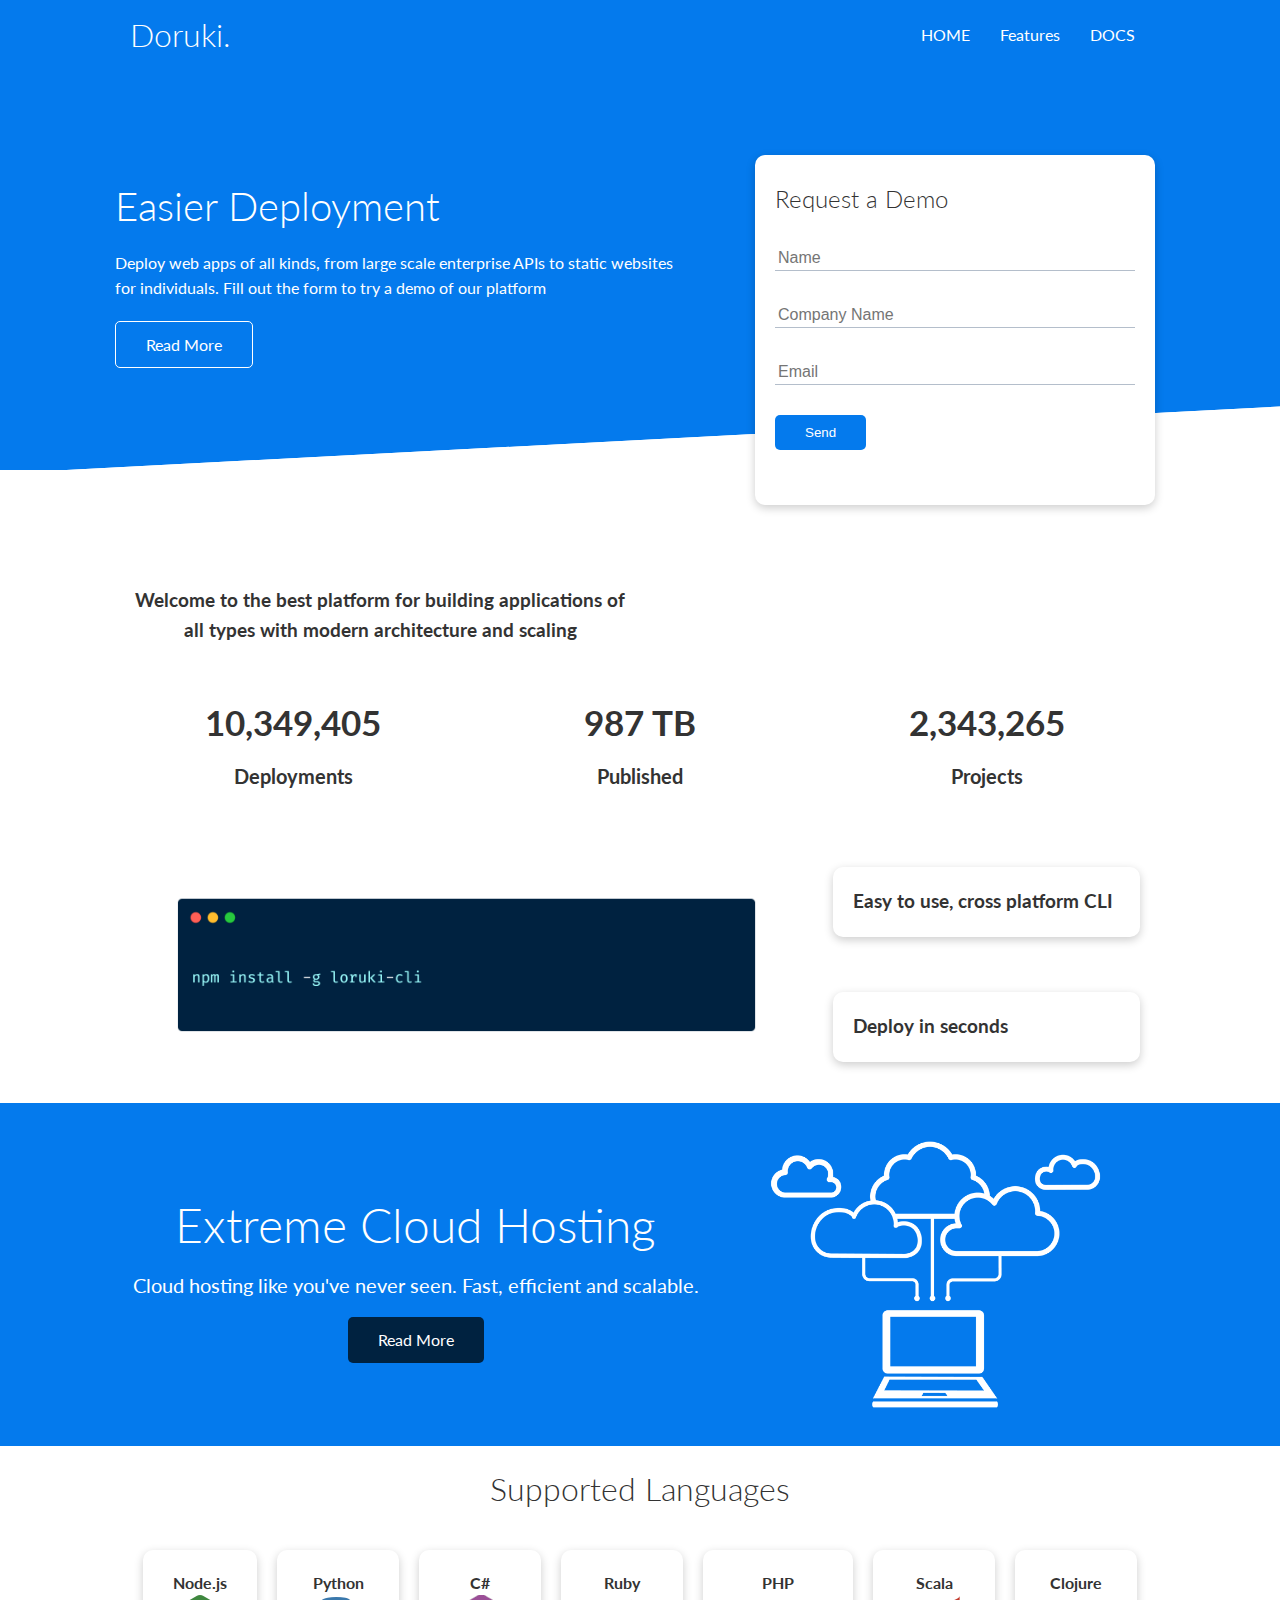
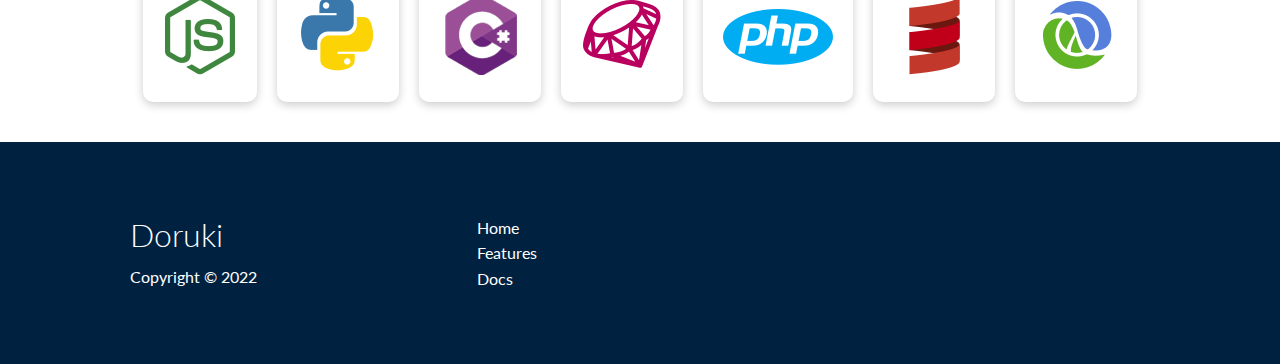
==== index.html @ 59149959 "index page completed" ====
<!DOCTYPE html>
<html lang="en">

<head>
    <meta charset="UTF-8">
    <meta http-equiv="X-UA-Compatible" content="IE=edge">
    <meta name="viewport" content="width=device-width, initial-scale=1.0">
    <link rel="stylesheet" href="css/style.css">
    <link rel="stylesheet" href="css/utilities.css">
    <link rel="stylesheet" href="https://cdnjs.cloudflare.com/ajax/libs/font-awesome/6.2.0/css/all.min.css"
        integrity="sha512-xh6O/CkQoPOWDdYTDqeRdPCVd1SpvCA9XXcUnZS2FmJNp1coAFzvtCN9BmamE+4aHK8yyUHUSCcJHgXloTyT2A=="
        crossorigin="anonymous" referrerpolicy="no-referrer" />
    <title>Doruki | Cloud Hosting For Everyone</title>
</head>

<body>

    <!-- NavBar -->
    <div class="navbar">

        <div class="container flex">

            <h1 class="logo">Doruki.</h1>

            <nav>
                <ul>
                    <li><a href="index.html">HOME</a></li>
                    <li><a href="features.html">Features</a></li>
                    <li><a href="docs.html">DOCS</a></li>
                </ul>
            </nav>
        </div>

    </div>

    <section class="showcase">
        <div class="container grid">

            <div class="showcase-text">
                <h1> Easier Deployment</h1>
                <p>
                    Deploy web apps of all kinds, from large scale enterprise APIs to static websites for individuals.
                    Fill out the form to try a demo of our platform
                </p>
                <a href="features.html" class="btn btn-outline">Read More</a>
            </div>

            <div class="showcase-form card">
                <h2>Request a Demo</h2>
                <form>
                    <div class="form-control">
                        <input type="text" name="name" placeholder="Name" required>
                    </div>

                    <div class="form-control">
                        <input type="text" name="company" placeholder="Company Name" required>
                    </div>

                    <div class="form-control">
                        <input type="email" name="email" placeholder="Email" required>
                    </div>
                    <input type="submit" value="Send" class="btn btn-primary">
                </form>
            </div>

        </div>
    </section>

    <section class="stats">
        <div class="container">

            <h3 class="stats-heading text-center my-1">
                Welcome to the best platform for building applications of all types with modern architecture and scaling
            </h3>

            <div class="grid grid-3 text-center my-4">

                <div>
                    <i class="fas fa-server fa-3x"></i>
                    <h3>10,349,405</h3>
                    <p class="text-secondary">Deployments</p>
                </div>
                <div>
                    <i class="fas fa-upload fa-3x"></i>
                    <h3>987 TB</h3>
                    <p class="text-secondary">Published</p>
                </div>
                <div>
                    <i class="fas fa-project-diagram fa-3x"></i>
                    <h3>2,343,265</h3>
                    <p class="text-secondary">Projects</p>
                </div>

            </div>


        </div>
    </section>

    <!-- CLI -->
    <section class="cli">
        <div class="container grid">
            <img src="images/cli.png" alt="">
            <div class="card">
                <h3>Easy to use, cross platform CLI</h3>
            </div>

            <div class="card">
                <h3>Deploy in seconds</h3>
            </div>
        </div>
    </section>

    <!-- Cloud -->

    <section class="cloud bg-primary my-2 py-2">
        <div class="container grid">
            <div class="text-center">
                <h2 class="lg">Extreme Cloud Hosting</h2>
                <p class="lead my-1">
                    Cloud hosting like you've never seen.
                    Fast, efficient and scalable.
                </p>
                <a href="features.html" class="btn btn-dark">Read More</a>
            </div>

            <img src="images/cloud.png" alt="">
        </div>

    </section>


    <!-- Languages -->

    <section class="languages">
        <h2 class="md text-center my-2">
            Supported Languages
        </h2>

        <div class="container flex">
            <div class="card">
                <h4>Node.js</h4>
                <img src="images/logos/node.png" alt="">
            </div>
            <div class="card">
                <h4>Python</h4>
                <img src="images/logos/python.png" alt="">
            </div>
            <div class="card">
                <h4>C#</h4>
                <img src="images/logos/csharp.png" alt="">
            </div>
            <div class="card">
                <h4>Ruby</h4>
                <img src="images/logos/ruby.png" alt="">
            </div>
            <div class="card">
                <h4>PHP</h4>
                <img src="images/logos/php.png" alt="">
            </div>
            <div class="card">
                <h4>Scala</h4>
                <img src="images/logos/scala.png" alt="">
            </div>
            <div class="card">
                <h4>Clojure</h4>
                <img src="images/logos/clojure.png" alt="">
            </div>
        </div>
    </section>

    <!-- Footer -->

    <footer class="footer bg-dark py-5">
        <div class="container grid grid-3">
            <div>
                <h1>Doruki</h1>
                <p>Copyright &copy; 2022</p>
            </div>

            <nav>
                <ul>
                    <li><a href="index.html">Home</a></li>
                    <li<a href="features.html">Features</a></li>
                        <li><a href="docs.html">Docs</a></li>
                </ul>
            </nav>

            <div class="social">
                <a href="#"><i class="fab fa-github fa-2x"></i></a>
                <a href="#"><i class="fab fa-facebook fa-2x"></i></a>
                <a href="#"><i class="fab fa-instagram fa-2x"></i></a>
                <a href="#"><i class="fab fa-twitter fa-2x"></i></a>
            </div>
        </div>
    </footer>

</body>

</html>
---- css/style.css ----
@import url('https://fonts.googleapis.com/css2?family=Lato:wght@300&display=swap');

:root {
    --primary-color: #047aed;
    --secondary-color: #1c3fa8;
    --dark-color: #002240;
    --light-color: #f4f4f4;
}

* {
    box-sizing: border-box;
    padding: 0;
    margin: 0;
}

body {
    font-family: 'Lato', sans-serif;
    color: #333;
    line-height: 1.6;
}

ul {
    list-style-type: none;
}

a {
    text-decoration: none;
    color: #333;
}

h1,
h2 {
    font-weight: 300;
    line-height: 1.2;
    margin: 10px 0;
}

p {
    margin: 10px 0;
}

img {
    width: 100%;
}

/* NavBar */

.navbar {
    background-color: var(--primary-color);
    color: #fff;
    height: 70px;
}

.navbar ul {
    display: flex;

}

.navbar a {
    color: #fff;
    padding: 10px;
    margin: 0 5px;
}

.navbar a:hover {
    border-bottom: 2px #fff solid;
}

.navbar .flex {
    justify-content: space-between;
}

/* Showcase */

.showcase {
    height: 400px;
    background-color: var(--primary-color);
    color: #fff;
    position: relative;
}

.showcase h1 {
    font-size: 40px;
}

.showcase p {
    margin: 20px 0;
}

.showcase .grid {
    grid-template-columns: 55% 45%;
    gap: 30px;
    overflow: visible;
}

.showcase-form {
    position: relative;
    top: 60px;
    height: 350px;
    width: 400px;
    padding: 40px;
    z-index: 100;
    justify-self: flex-end;
}

.showcase-form .form-control {
    margin: 30px 0px;
}

.showcase-form input[type='text'],
.showcase-form input[type='email'] {
    border: 0;
    border-bottom: 1px solid #b4becb;
    width: 100%;
    padding: 3px;
    font-size: 16px;
}

.showcase-form input:focus {
    outline: none;
}

.showcase::before,
.showcase::after {
    content: '';
    position: absolute;
    height: 100px;
    bottom: -70px;
    right: 0;
    left: 0;
    background-color: white;
    transform: skewY(-3deg);
    -webkit-transform: skewY(-3deg);
    -moz-transform: skewY(-3deg);
    -ms-transform: skewY(-3deg);
}

/* Stats */

.stats {
    padding-top: 100px;
}

.stats-heading {

    max-width: 500px;
    margin: auto;
}

.stats .grid h3 {
    font-size: 35px;

}

.stats .grid p {
    font-size: 20px;
    font-weight: bold;
}

/* Cli */

.cli .grid {
    grid-template-columns: repeat(3, 1fr);
    grid-template-rows: repeat(2, 1fr);
}

.cli .grid>*:first-child {
    grid-column: 1 / span 2;
    grid-row: 1 / span 2;
}


/* Cloud */

.cloud .grid {
    grid-template-columns: 4fr 3fr;
}

/* Languages */

.languages .flex {
    flex-wrap: wrap;
}

.languages .card {
    text-align: center;
    margin: 18px 10px 40px;
    transition: transform 0.2s ease-in;
}

.languages .card .h4 {
    font-size: 20px;
    margin-bottom: 10px;
}

.languages .card:hover {
    transform: translateY(-15px);
}

/* Footer */

.footer .social a {
    margin: 0 10px;
}

/* Tablets and under */
@media (max-width: 768px) {

    .grid,
    .showcase .grid,
    .stats .grid,
    .cli .grid,
    .cloud .grid {
        grid-template-columns: 1fr;
    }

    .showcase {
        height: auto;
    }

    .showcase-text {
        text-align: center;
        margin-top: 40px;
    }

    .showcase-form {
        justify-self: center;
        margin: auto;
    }

    .cli .grid>*:first-child {
        grid-column: 1;
        grid-row: 1;
    }

}

/* Mobile */
@media (max-width: 500px) {
    .navbar {
        height: 110px;
    }

    .navbar .flex {
        flex-direction: column;
    }

    .navbar ul {
        padding: 10px;
        background-color: rgb(0, 0, 0, 0.1);
    }
}
---- css/utilities.css ----
.container {
    max-width: 1100px;
    margin: 0 auto;
    overflow: auto;
    padding: 0 40px;
}

.card {
    background-color: #fff;
    color: #333;
    border-radius: 10px;
    box-shadow: 0 3px 10px rgb(0, 0, 0, 0.2);
    padding: 20px;
    margin: 10px;
}

.btn {
    display: inline-block;
    padding: 10px 30px;
    cursor: pointer;
    background-color: var(--primary-color);
    color: #fff;
    border: none;
    border-radius: 5px;
}

.btn-outline {
    background-color: transparent;
    border: 1px solid #fff;
}

.btn:hover {
    transform: scale(0.98);
}

/* Backgrounds & Colored buttons */
.bg-primary,
.btn-primary {
    background-color: var(--primary-color);
    color: #fff;
}

.bg-secondary,
.btn-secondary {
    background-color: var(--secondary-color);
    color: #fff;
}

.bg-dark,
.btn-dark {
    background-color: var(--dark-color);
    color: #fff;
}

.bg-primary a,
.btn-primary a,
.bg-secondary a,
.btn-secondary a,
.bg-dark a,
.btn-dark a {
    color: #fff;
}

.bg-light,
.btn-light {
    background-color: var(--light-color);
    color: #333;
}

/* Text sizes */
.lead {
    font-size: 20px;
}

.sm {
    font-size: 1rem;
}

.md {
    font-size: 2rem;
}

.lg {
    font-size: 3rem;
}

.xl {
    font-size: 4rem;
}

.text-center {
    text-align: center;
}

.flex {
    display: flex;
    justify-content: center;
    align-items: center;
    height: 100%;
}


.grid {
    display: grid;
    grid-template-columns: repeat(2, 1fr);
    gap: 20px;
    justify-content: center;
    align-items: center;
    height: 100%;
}

.grid-3 {
    grid-template-columns: repeat(3, 1fr);
}


/* Margin */

.my-1 {
    margin: 1rem 0;
}

.my-2 {
    margin: 1.5rem 0;
}

.my-3 {
    margin: 2rem 0;
}

.my-4 {
    margin: 3rem 0;
}

.my-5 {
    margin: 4rem 0;
}

.m-1 {
    margin: 1rem;
}

.m-2 {
    margin: 1.5rem;
}

.m-3 {
    margin: 2rem;
}

.m-4 {
    margin: 3rem;
}

.m-5 {
    margin: 4rem;
}

/* Padding */

.py-1 {
    padding: 1rem 0;
}

.py-2 {
    padding: 1.5rem 0;
}

.py-3 {
    padding: 2rem 0;
}

.py-4 {
    padding: 3rem 0;
}

.py-5 {
    padding: 4rem 0;
}

.p-1 {
    padding: 1rem;
}

.p-2 {
    padding: 1.5rem;
}

.p-3 {
    padding: 2rem;
}

.p-4 {
    padding: 3rem;
}

.p-5 {
    padding: 4rem;
}
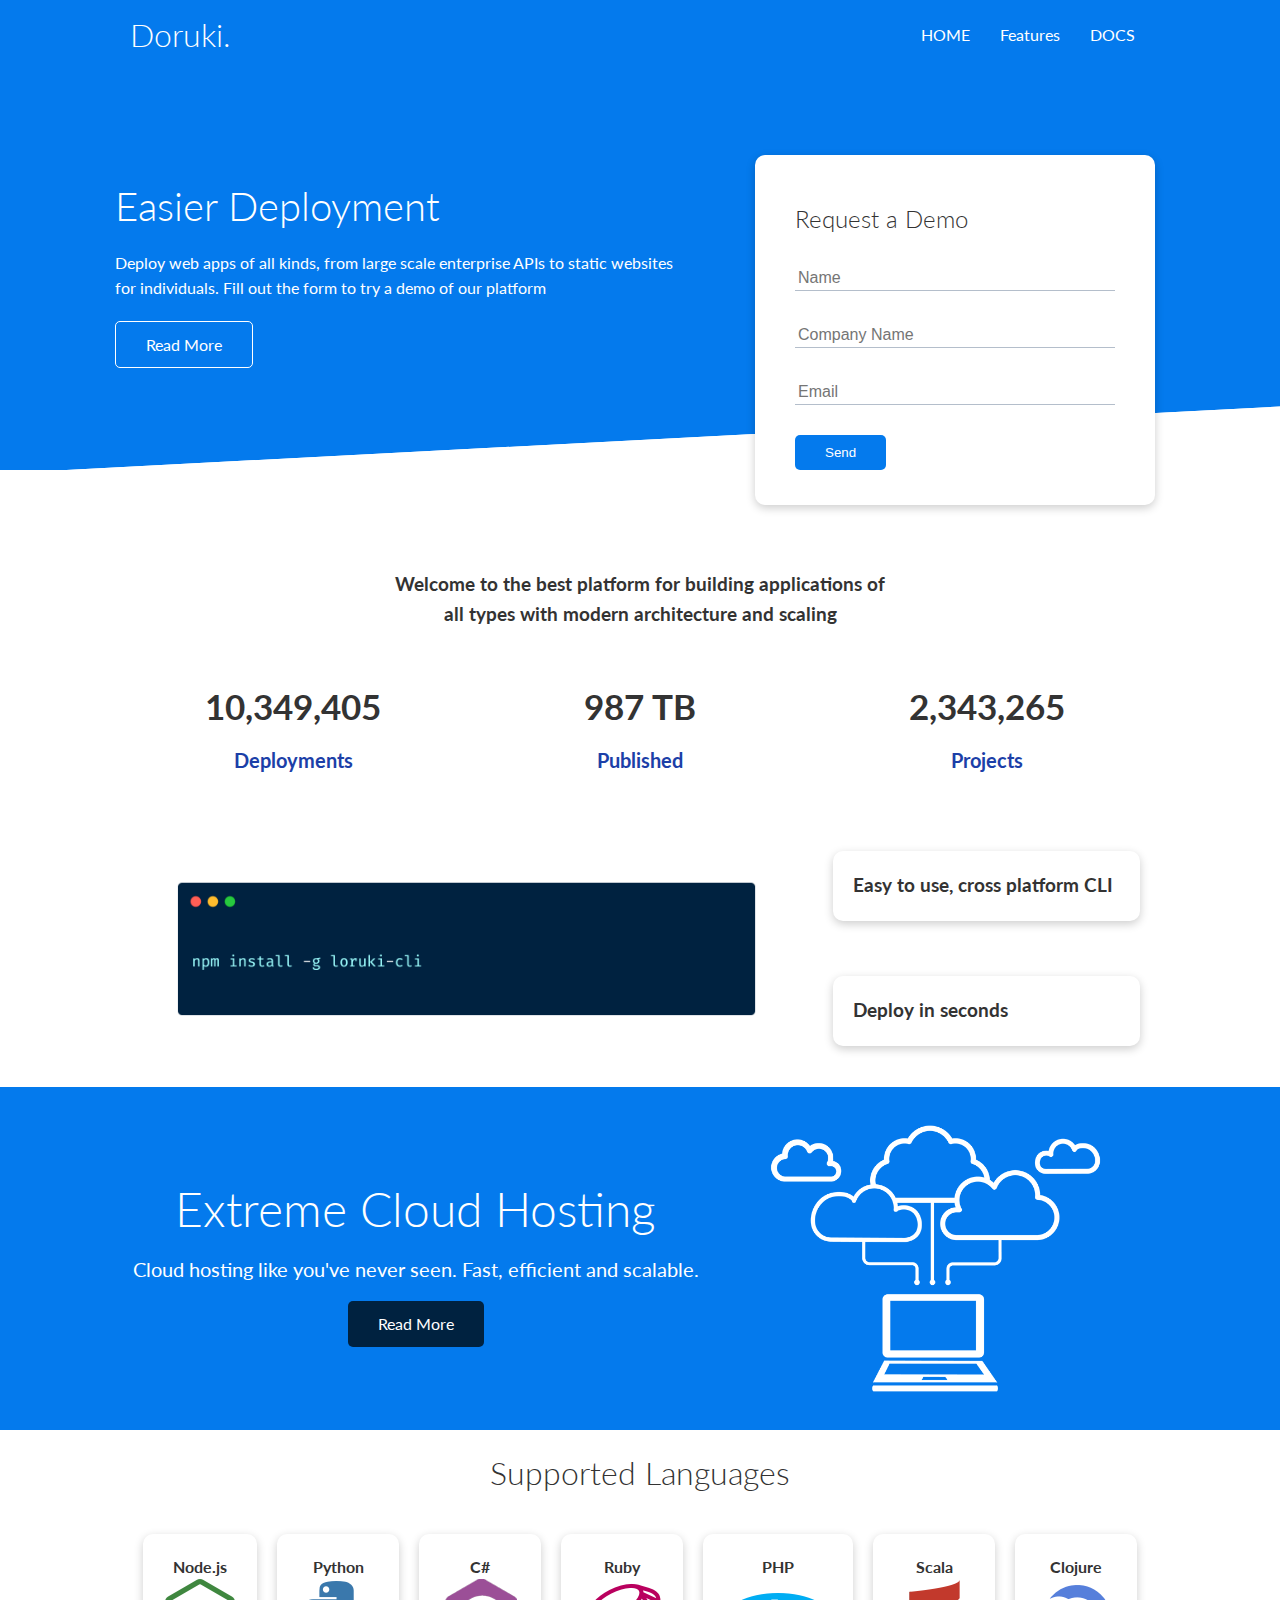
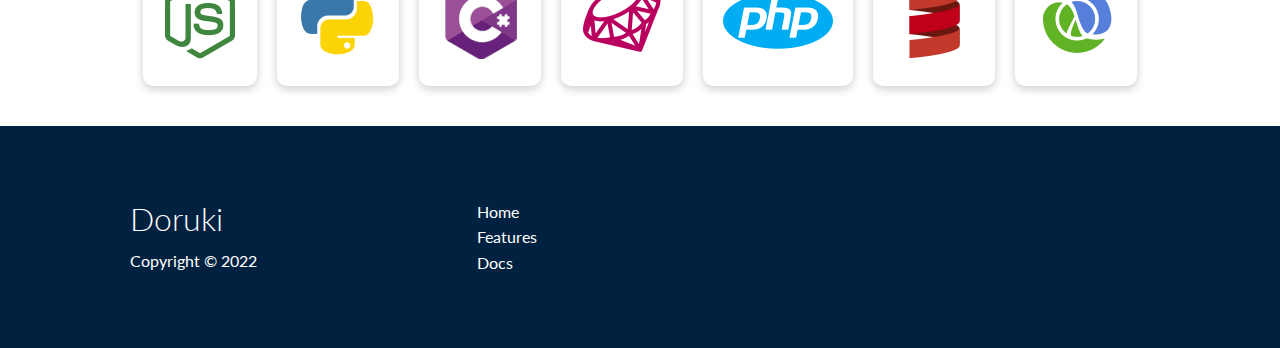
==== commit 62fbea0a: "features page completed" ====
--- a/index.html
+++ b/index.html
@@ -5,8 +5,8 @@
     <meta charset="UTF-8">
     <meta http-equiv="X-UA-Compatible" content="IE=edge">
     <meta name="viewport" content="width=device-width, initial-scale=1.0">
+    <link rel="stylesheet" href="css/utilities.css">
     <link rel="stylesheet" href="css/style.css">
-    <link rel="stylesheet" href="css/utilities.css">
     <link rel="stylesheet" href="https://cdnjs.cloudflare.com/ajax/libs/font-awesome/6.2.0/css/all.min.css"
         integrity="sha512-xh6O/CkQoPOWDdYTDqeRdPCVd1SpvCA9XXcUnZS2FmJNp1coAFzvtCN9BmamE+4aHK8yyUHUSCcJHgXloTyT2A=="
         crossorigin="anonymous" referrerpolicy="no-referrer" />
--- a/css/utilities.css
+++ b/css/utilities.css
@@ -9,7 +9,7 @@
     background-color: #fff;
     color: #333;
     border-radius: 10px;
-    box-shadow: 0 3px 10px rgb(0, 0, 0, 0.2);
+    box-shadow: 0 3px 10px rgba(0, 0, 0, 0.2);
     padding: 20px;
     margin: 10px;
 }
@@ -18,7 +18,7 @@
     display: inline-block;
     padding: 10px 30px;
     cursor: pointer;
-    background-color: var(--primary-color);
+    background: var(--primary-color);
     color: #fff;
     border: none;
     border-radius: 5px;
@@ -26,14 +26,14 @@
 
 .btn-outline {
     background-color: transparent;
-    border: 1px solid #fff;
+    border: 1px #fff solid;
 }
 
 .btn:hover {
     transform: scale(0.98);
 }
 
-/* Backgrounds & Colored buttons */
+/* Backgrounds & colored buttons */
 .bg-primary,
 .btn-primary {
     background-color: var(--primary-color);
@@ -50,6 +50,12 @@
 .btn-dark {
     background-color: var(--dark-color);
     color: #fff;
+}
+
+.bg-light,
+.btn-light {
+    background-color: var(--light-color);
+    color: #333;
 }
 
 .bg-primary a,
@@ -61,10 +67,21 @@
     color: #fff;
 }
 
-.bg-light,
-.btn-light {
-    background-color: var(--light-color);
-    color: #333;
+/* Text colors */
+.text-primary {
+    color: var(--primary-color);
+}
+
+.text-secondary {
+    color: var(--secondary-color);
+}
+
+.text-dark {
+    color: var(--dark-color);
+}
+
+.text-light {
+    color: var(--light-color);
 }
 
 /* Text sizes */
@@ -90,6 +107,28 @@
 
 .text-center {
     text-align: center;
+}
+
+/* Alert */
+.alert {
+    background-color: var(--light-color);
+    padding: 10px 20px;
+    font-weight: bold;
+    margin: 15px 0;
+}
+
+.alert i {
+    margin-right: 10px;
+}
+
+.alert-success {
+    background-color: var(--success-color);
+    color: #fff;
+}
+
+.alert-error {
+    background-color: var(--error-color);
+    color: #fff;
 }
 
 .flex {
@@ -98,7 +137,6 @@
     align-items: center;
     height: 100%;
 }
-
 
 .grid {
     display: grid;
@@ -113,9 +151,7 @@
     grid-template-columns: repeat(3, 1fr);
 }
 
-
 /* Margin */
-
 .my-1 {
     margin: 1rem 0;
 }
@@ -157,7 +193,6 @@
 }
 
 /* Padding */
-
 .py-1 {
     padding: 1rem 0;
 }
--- a/css/style.css
+++ b/css/style.css
@@ -142,7 +142,6 @@
 }
 
 .stats-heading {
-
     max-width: 500px;
     margin: auto;
 }
@@ -195,6 +194,34 @@
 
 .languages .card:hover {
     transform: translateY(-15px);
+}
+
+/* Features */
+
+.features-head img {
+    width: 200px;
+    justify-self: flex-end;
+}
+
+.features-sub-head img {
+    width: 300px;
+    justify-self: flex-end;
+}
+
+.features-main .card>i {
+    margin-right: 20px;
+}
+
+.features-main .grid {
+    padding: 30px;
+}
+
+.features-main .grid>*:first-child {
+    grid-column: 1 / span 3;
+}
+
+.features-main .grid>*:nth-child(2) {
+    grid-column: 1 / span 2;
 }
 
 /* Footer */
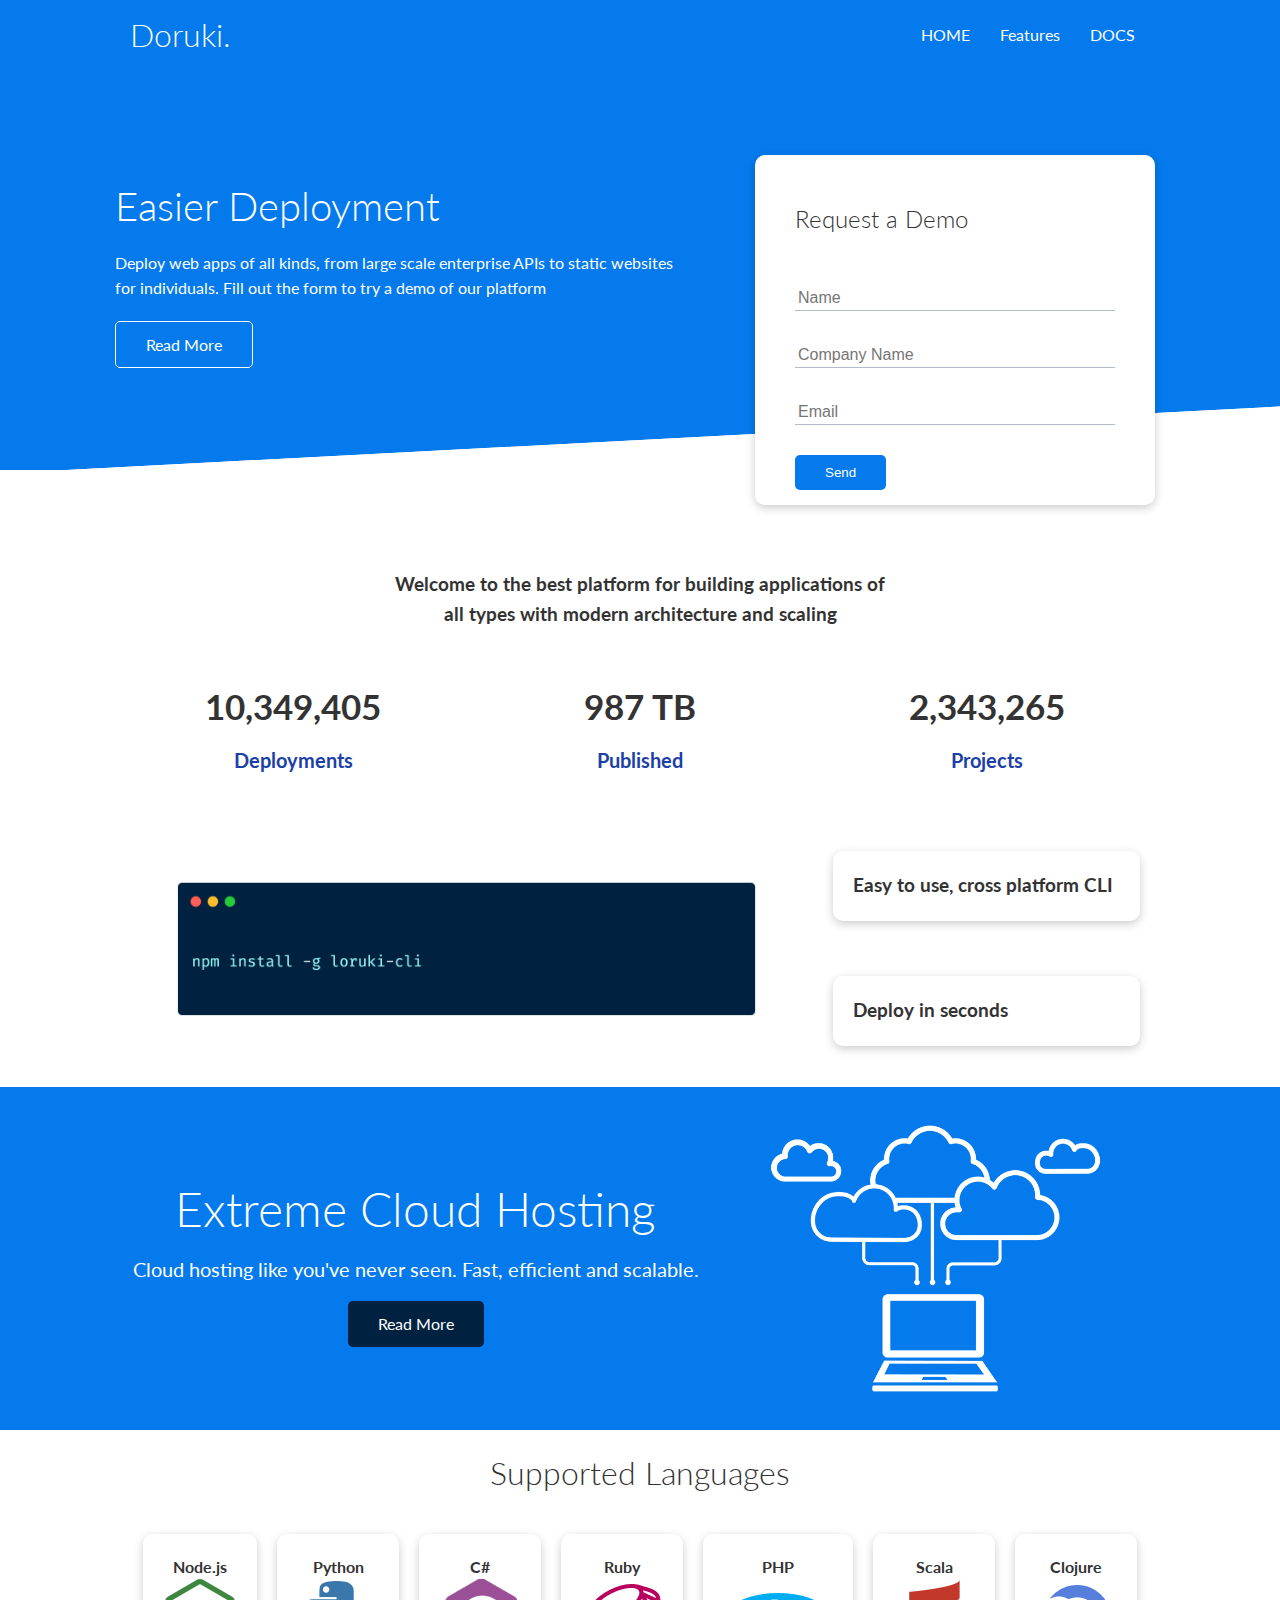
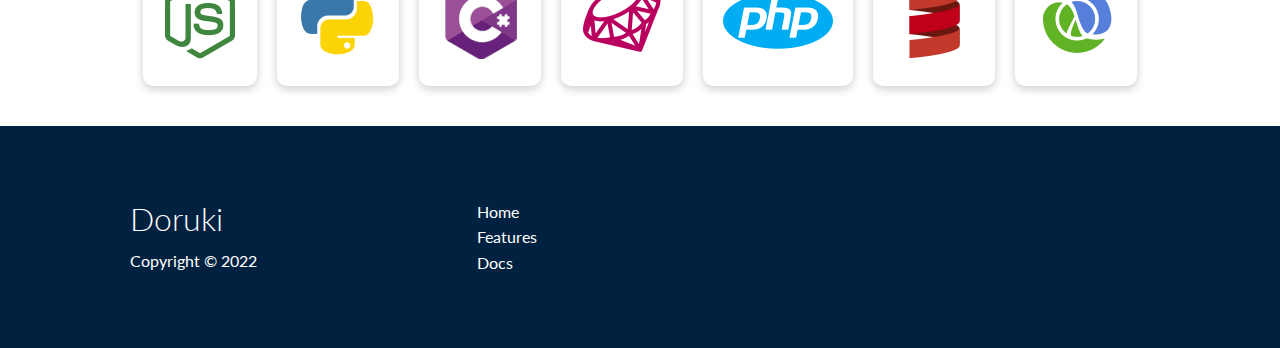
==== commit d1bf8ae2: "complete form" ====
--- a/index.html
+++ b/index.html
@@ -47,15 +47,17 @@
 
             <div class="showcase-form card">
                 <h2>Request a Demo</h2>
-                <form>
+                <form name="contact" netlify-honeypot="bot-field" method="POST" data-netlify="true">
+                    <input type="hidden" name="form-name" value="contact">
+                    <p class="hidden">
+                        <label>Don’t fill this out if you're human: <input name="bot-field" /></label>
+                    </p>
                     <div class="form-control">
                         <input type="text" name="name" placeholder="Name" required>
                     </div>
-
                     <div class="form-control">
                         <input type="text" name="company" placeholder="Company Name" required>
                     </div>
-
                     <div class="form-control">
                         <input type="email" name="email" placeholder="Email" required>
                     </div>
--- a/css/utilities.css
+++ b/css/utilities.css
@@ -110,6 +110,29 @@
 }
 
 /* Alert */
+
+.alert {
+    background-color: var(--light-color);
+    padding: 10px 20px;
+    font-weight: bold;
+    margin: 15px 0;
+}
+
+.alert i {
+    margin-right: 10px;
+}
+
+.alert-success {
+    background-color: var(--success-color);
+    color: #fff;
+}
+
+.alert-error {
+    background-color: var(--error-color);
+    color: #fff;
+}
+
+/* Alert */
 .alert {
     background-color: var(--light-color);
     padding: 10px 20px;
--- a/css/style.css
+++ b/css/style.css
@@ -5,6 +5,8 @@
     --secondary-color: #1c3fa8;
     --dark-color: #002240;
     --light-color: #f4f4f4;
+    --success-color: #5cb85c;
+    --error-color: #d9534f;
 }
 
 * {
@@ -43,6 +45,18 @@
     width: 100%;
 }
 
+code,
+pre {
+    background-color: #333;
+    color: #fff;
+    padding: 10px;
+}
+
+.hidden {
+    visibility: hidden;
+    height: 0px;
+}
+
 /* NavBar */
 
 .navbar {
@@ -91,6 +105,10 @@
     grid-template-columns: 55% 45%;
     gap: 30px;
     overflow: visible;
+}
+
+.showcase-text {
+    animation: slideInFromLeft 1s ease-in;
 }
 
 .showcase-form {
@@ -101,6 +119,7 @@
     padding: 40px;
     z-index: 100;
     justify-self: flex-end;
+    animation: slideInFromRight 1s ease-in;
 }
 
 .showcase-form .form-control {
@@ -139,6 +158,7 @@
 
 .stats {
     padding-top: 100px;
+    animation: slideInFromBottom 1s ease-in;
 }
 
 .stats-heading {
@@ -198,7 +218,8 @@
 
 /* Features */
 
-.features-head img {
+.features-head img,
+.docs-head img {
     width: 200px;
     justify-self: flex-end;
 }
@@ -224,10 +245,72 @@
     grid-column: 1 / span 2;
 }
 
+/* Docs */
+.docs-main h3 {
+    margin: 20px 0;
+}
+
+.docs-main .grid {
+    grid-template-columns: 1fr 2fr;
+    align-items: flex-start;
+}
+
+.docs-main nav li {
+    font-size: 17px;
+    padding-bottom: 5px;
+    margin-bottom: 5px;
+    border-bottom: 1px #ccc solid;
+}
+
+.docs-main a:hover {
+    font-weight: bold;
+}
+
 /* Footer */
 
 .footer .social a {
     margin: 0 10px;
+}
+
+/* Animations */
+@keyframes slideInFromLeft {
+    0% {
+        transform: translateX(-100%);
+    }
+
+    100% {
+        transform: translateX(0%);
+    }
+}
+
+@keyframes slideInFromRight {
+    0% {
+        transform: translateX(100%);
+    }
+
+    100% {
+        transform: translateX(0%);
+    }
+}
+
+@keyframes slideInFromTop {
+    0% {
+        transform: translateY(-100%);
+    }
+
+    100% {
+        transform: translateY(0%);
+    }
+}
+
+@keyframes slideInFromBottom {
+    0% {
+        transform: translateY(100%);
+    }
+
+    100% {
+        transform: translateY(0%);
+    }
 }
 
 /* Tablets and under */
@@ -237,7 +320,9 @@
     .showcase .grid,
     .stats .grid,
     .cli .grid,
-    .cloud .grid {
+    .cloud .grid,
+    .features-main .grid,
+    .docs-main .grid {
         grid-template-columns: 1fr;
     }
 
@@ -248,16 +333,35 @@
     .showcase-text {
         text-align: center;
         margin-top: 40px;
+        animation: slideInFromTop 1s ease-in;
     }
 
     .showcase-form {
         justify-self: center;
         margin: auto;
+        animation: slideInFromBottom 1s ease-in;
     }
 
     .cli .grid>*:first-child {
         grid-column: 1;
         grid-row: 1;
+    }
+
+    .features-head,
+    .features-sub-head,
+    .docs-head {
+        text-align: center;
+    }
+
+    .features-head img,
+    .features-sub-head img,
+    .docs-head img {
+        justify-self: center;
+    }
+
+    .features-main .grid>*:first-child,
+    .features-main .grid>*:nth-child(2) {
+        grid-column: 1;
     }
 
 }
